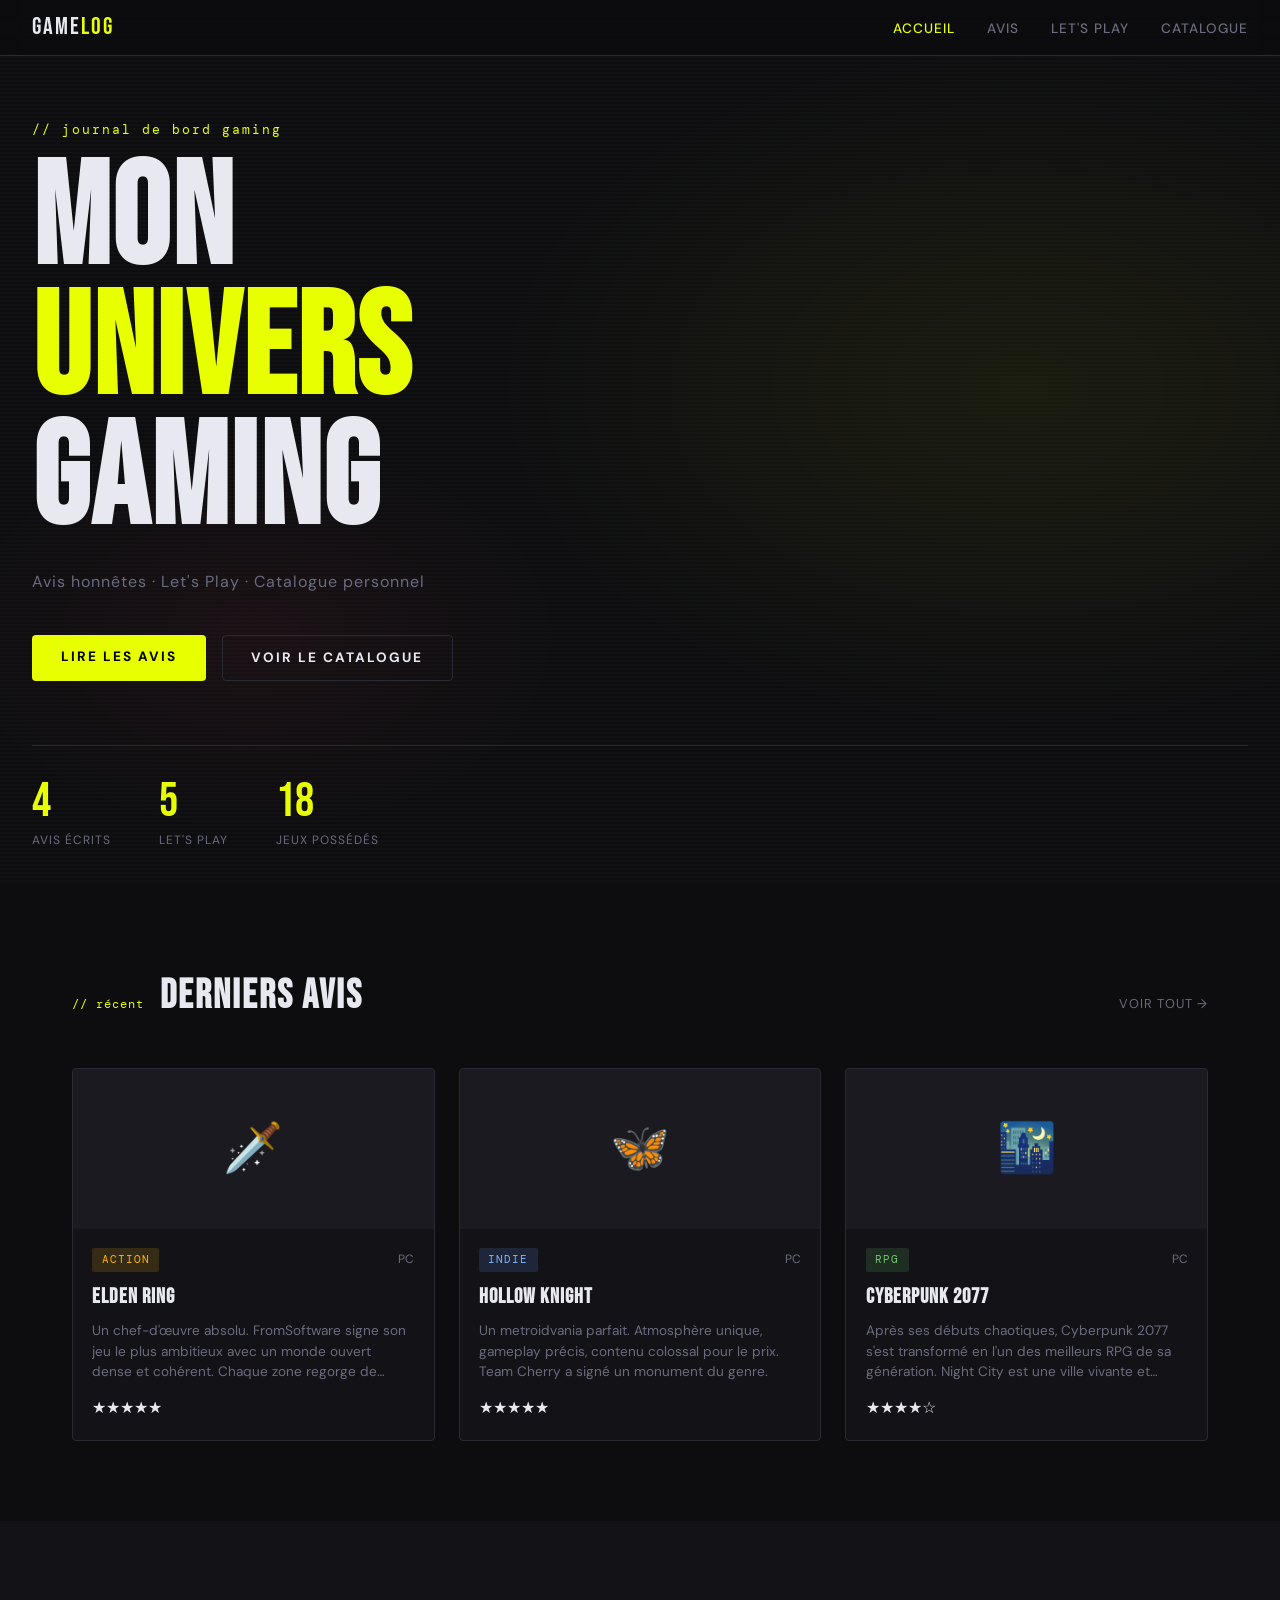
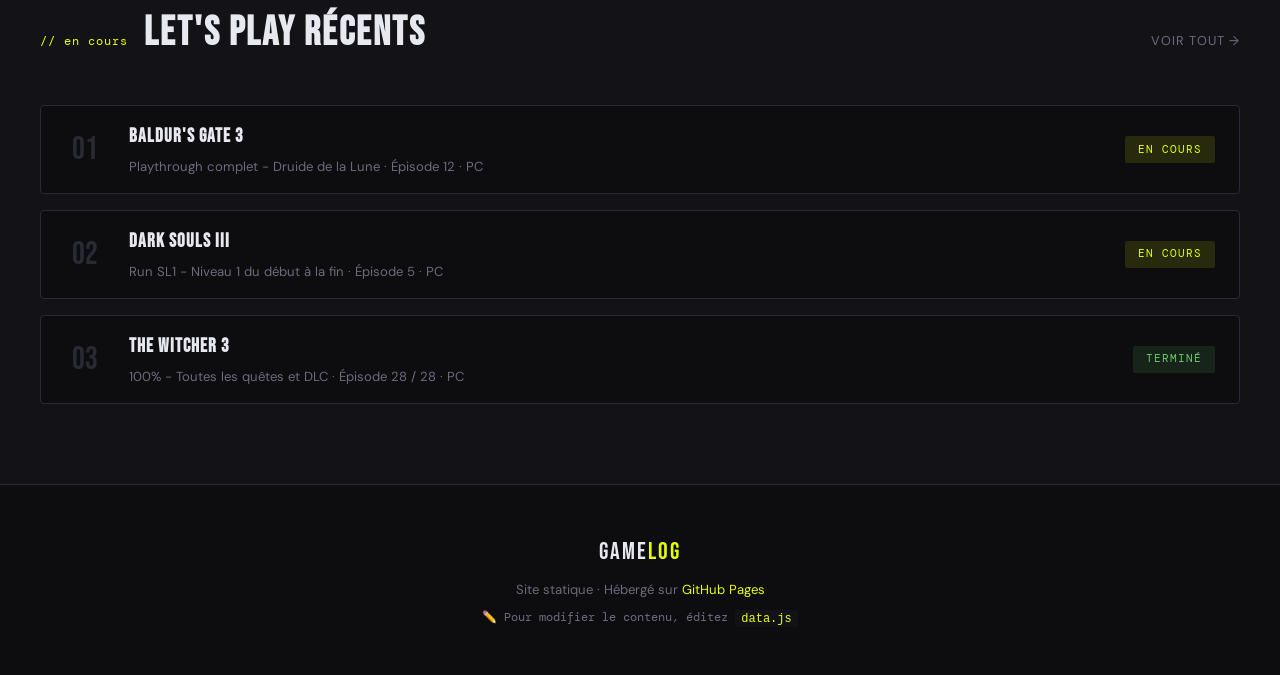
==== index.html @ a3b69e29 "Add files via upload" ====
<!DOCTYPE html>
<html lang="fr">
<head>
  <meta charset="UTF-8" />
  <meta name="viewport" content="width=device-width, initial-scale=1.0" />
  <title>GameLog — Mon univers gaming</title>
  <link rel="preconnect" href="https://fonts.googleapis.com" />
  <link href="https://fonts.googleapis.com/css2?family=Bebas+Neue&family=DM+Sans:wght@300;400;500;700&family=DM+Mono:wght@400;500&display=swap" rel="stylesheet" />
  <link rel="stylesheet" href="style.css" />
</head>
<body>

  <!-- NAV -->
  <nav class="navbar">
    <a href="index.html" class="logo">GAME<span>LOG</span></a>
    <ul class="nav-links">
      <li><a href="index.html" class="active">Accueil</a></li>
      <li><a href="avis.html">Avis</a></li>
      <li><a href="letsplay.html">Let's Play</a></li>
      <li><a href="catalogue.html">Catalogue</a></li>
    </ul>
    <button class="nav-toggle" onclick="toggleMenu()">☰</button>
  </nav>

  <!-- HERO -->
  <header class="hero">
    <div class="hero-bg">
      <div class="scanline"></div>
    </div>
    <div class="hero-content">
      <p class="hero-tag">// journal de bord gaming</p>
      <h1>MON<br><span class="accent">UNIVERS</span><br>GAMING</h1>
      <p class="hero-sub">Avis honnêtes · Let's Play · Catalogue personnel</p>
      <div class="hero-cta">
        <a href="avis.html" class="btn btn-primary">Lire les avis</a>
        <a href="catalogue.html" class="btn btn-ghost">Voir le catalogue</a>
      </div>
    </div>
    <div class="hero-stats">
      <div class="stat" id="stat-avis">
        <span class="stat-num" data-target="0">0</span>
        <span class="stat-label">Avis écrits</span>
      </div>
      <div class="stat" id="stat-lp">
        <span class="stat-num" data-target="0">0</span>
        <span class="stat-label">Let's Play</span>
      </div>
      <div class="stat" id="stat-jeux">
        <span class="stat-num" data-target="0">0</span>
        <span class="stat-label">Jeux possédés</span>
      </div>
    </div>
  </header>

  <!-- DERNIERS AVIS -->
  <section class="section">
    <div class="section-header">
      <span class="section-tag">// récent</span>
      <h2>Derniers avis</h2>
      <a href="avis.html" class="see-all">Voir tout →</a>
    </div>
    <div class="cards-grid" id="recent-avis">
      <!-- Injecté par data.js -->
    </div>
  </section>

  <!-- DERNIERS LET'S PLAY -->
  <section class="section section-dark">
    <div class="section-header">
      <span class="section-tag">// en cours</span>
      <h2>Let's Play récents</h2>
      <a href="letsplay.html" class="see-all">Voir tout →</a>
    </div>
    <div class="lp-list" id="recent-lp">
      <!-- Injecté par data.js -->
    </div>
  </section>

  <!-- FOOTER -->
  <footer class="footer">
    <p class="logo">GAME<span>LOG</span></p>
    <p>Site statique · Hébergé sur <a href="https://pages.github.com/" target="_blank">GitHub Pages</a></p>
    <p class="footer-edit">✏️ Pour modifier le contenu, éditez <code>data.js</code></p>
  </footer>

  <script src="data.js"></script>
  <script src="app.js"></script>
</body>
</html>
---- style.css ----
/* =====================
   VARIABLES & RESET
   ===================== */
:root {
  --bg: #0d0d0f;
  --bg2: #131317;
  --bg3: #1a1a20;
  --border: #2a2a35;
  --accent: #e8ff00;
  --accent2: #ff4d6d;
  --text: #e8e8f0;
  --text-muted: #6b6b80;
  --font-display: 'Bebas Neue', sans-serif;
  --font-body: 'DM Sans', sans-serif;
  --font-mono: 'DM Mono', monospace;
  --radius: 4px;
  --transition: 0.2s ease;
}

*, *::before, *::after { box-sizing: border-box; margin: 0; padding: 0; }

html { scroll-behavior: smooth; }

body {
  background: var(--bg);
  color: var(--text);
  font-family: var(--font-body);
  font-size: 16px;
  line-height: 1.6;
  min-height: 100vh;
}

a { color: inherit; text-decoration: none; }
ul { list-style: none; }
img { max-width: 100%; border-radius: var(--radius); }

/* =====================
   NAVBAR
   ===================== */
.navbar {
  position: sticky;
  top: 0;
  z-index: 100;
  display: flex;
  align-items: center;
  justify-content: space-between;
  padding: 0 2rem;
  height: 56px;
  background: rgba(13,13,15,0.92);
  backdrop-filter: blur(12px);
  border-bottom: 1px solid var(--border);
}

.logo {
  font-family: var(--font-display);
  font-size: 1.5rem;
  letter-spacing: 2px;
  color: var(--text);
}
.logo span { color: var(--accent); }

.nav-links {
  display: flex;
  gap: 2rem;
}
.nav-links a {
  font-size: 0.85rem;
  font-weight: 500;
  text-transform: uppercase;
  letter-spacing: 1px;
  color: var(--text-muted);
  transition: color var(--transition);
}
.nav-links a:hover,
.nav-links a.active { color: var(--accent); }

.nav-toggle {
  display: none;
  background: none;
  border: none;
  color: var(--text);
  font-size: 1.4rem;
  cursor: pointer;
}

/* =====================
   HERO
   ===================== */
.hero {
  position: relative;
  min-height: 90vh;
  display: flex;
  flex-direction: column;
  justify-content: center;
  padding: 4rem 2rem 2rem;
  overflow: hidden;
}

.hero-bg {
  position: absolute;
  inset: 0;
  background:
    radial-gradient(ellipse 60% 60% at 80% 40%, rgba(232,255,0,0.06) 0%, transparent 70%),
    radial-gradient(ellipse 40% 40% at 20% 70%, rgba(255,77,109,0.05) 0%, transparent 60%);
}

.scanline {
  position: absolute;
  inset: 0;
  background: repeating-linear-gradient(
    0deg,
    transparent,
    transparent 2px,
    rgba(255,255,255,0.015) 2px,
    rgba(255,255,255,0.015) 4px
  );
  pointer-events: none;
}

.hero-content { position: relative; max-width: 700px; }

.hero-tag {
  font-family: var(--font-mono);
  font-size: 0.8rem;
  color: var(--accent);
  margin-bottom: 1rem;
  letter-spacing: 2px;
}

.hero h1 {
  font-family: var(--font-display);
  font-size: clamp(4rem, 12vw, 9rem);
  line-height: 0.9;
  letter-spacing: 2px;
  margin-bottom: 1.5rem;
}

.accent { color: var(--accent); -webkit-text-stroke: 0; }

.hero-sub {
  font-size: 1rem;
  color: var(--text-muted);
  letter-spacing: 1px;
  margin-bottom: 2.5rem;
}

.hero-cta { display: flex; gap: 1rem; flex-wrap: wrap; }

.btn {
  display: inline-block;
  padding: 0.7rem 1.8rem;
  font-family: var(--font-body);
  font-size: 0.85rem;
  font-weight: 700;
  text-transform: uppercase;
  letter-spacing: 2px;
  border-radius: var(--radius);
  transition: all var(--transition);
  cursor: pointer;
  border: none;
}
.btn-primary {
  background: var(--accent);
  color: #000;
}
.btn-primary:hover { background: #fff; }

.btn-ghost {
  border: 1px solid var(--border);
  color: var(--text);
  background: transparent;
}
.btn-ghost:hover { border-color: var(--accent); color: var(--accent); }

.hero-stats {
  position: relative;
  display: flex;
  gap: 3rem;
  margin-top: 4rem;
  padding-top: 2rem;
  border-top: 1px solid var(--border);
}

.stat {}
.stat-num {
  display: block;
  font-family: var(--font-display);
  font-size: 3rem;
  color: var(--accent);
  line-height: 1;
}
.stat-label {
  font-size: 0.75rem;
  text-transform: uppercase;
  letter-spacing: 1px;
  color: var(--text-muted);
}

/* =====================
   SECTIONS
   ===================== */
.section {
  padding: 5rem 2rem;
  max-width: 1200px;
  margin: 0 auto;
}

.section-dark {
  max-width: 100%;
  background: var(--bg2);
  padding: 5rem 2rem;
}
.section-dark > * { max-width: 1200px; margin-left: auto; margin-right: auto; }

.section-header {
  display: flex;
  align-items: baseline;
  gap: 1rem;
  margin-bottom: 2.5rem;
  flex-wrap: wrap;
}
.section-tag {
  font-family: var(--font-mono);
  font-size: 0.75rem;
  color: var(--accent);
  letter-spacing: 1px;
}
.section-header h2 {
  font-family: var(--font-display);
  font-size: 2.5rem;
  letter-spacing: 2px;
  flex: 1;
}
.see-all {
  font-size: 0.8rem;
  color: var(--text-muted);
  text-transform: uppercase;
  letter-spacing: 1px;
  transition: color var(--transition);
}
.see-all:hover { color: var(--accent); }

/* =====================
   CARDS GRID
   ===================== */
.cards-grid {
  display: grid;
  grid-template-columns: repeat(auto-fill, minmax(300px, 1fr));
  gap: 1.5rem;
}

.card {
  background: var(--bg2);
  border: 1px solid var(--border);
  border-radius: var(--radius);
  overflow: hidden;
  transition: border-color var(--transition), transform var(--transition);
  cursor: pointer;
}
.card:hover { border-color: var(--accent); transform: translateY(-3px); }

.card-cover {
  width: 100%;
  height: 160px;
  object-fit: cover;
  background: var(--bg3);
  display: flex;
  align-items: center;
  justify-content: center;
  font-size: 3rem;
}
.card-cover-placeholder {
  width: 100%;
  height: 160px;
  background: var(--bg3);
  display: flex;
  align-items: center;
  justify-content: center;
  font-size: 3rem;
}

.card-body { padding: 1.2rem; }

.card-meta {
  display: flex;
  justify-content: space-between;
  align-items: center;
  margin-bottom: 0.5rem;
}

.tag {
  font-family: var(--font-mono);
  font-size: 0.7rem;
  padding: 0.2rem 0.6rem;
  border-radius: 2px;
  background: var(--bg3);
  color: var(--text-muted);
  text-transform: uppercase;
  letter-spacing: 1px;
}
.tag.rpg { background: rgba(100,200,100,0.15); color: #6dc76d; }
.tag.fps { background: rgba(255,77,109,0.15); color: var(--accent2); }
.tag.indie { background: rgba(100,150,255,0.15); color: #7eb4ff; }
.tag.action { background: rgba(255,180,0,0.15); color: #ffb400; }
.tag.aventure { background: rgba(180,100,255,0.15); color: #c87aff; }
.tag.strategie { background: rgba(0,200,200,0.15); color: #00c8c8; }
.tag.simulation { background: rgba(255,150,0,0.15); color: #ff9600; }
.tag.sport { background: rgba(0,200,100,0.15); color: #00c864; }
.tag.horreur { background: rgba(120,0,0,0.3); color: #ff6060; }
.tag.plateforme { background: rgba(200,100,0,0.15); color: #c87832; }

.card h3 {
  font-family: var(--font-display);
  font-size: 1.3rem;
  letter-spacing: 1px;
  margin-bottom: 0.5rem;
}
.card p {
  font-size: 0.85rem;
  color: var(--text-muted);
  line-height: 1.5;
  display: -webkit-box;
  -webkit-line-clamp: 3;
  -webkit-box-orient: vertical;
  overflow: hidden;
}

.note {
  display: flex;
  gap: 2px;
  margin-top: 0.8rem;
  font-size: 1rem;
}

/* =====================
   LET'S PLAY LIST
   ===================== */
.lp-list { display: flex; flex-direction: column; gap: 1rem; max-width: 1200px; margin: 0 auto; }

.lp-item {
  display: flex;
  gap: 1.5rem;
  align-items: center;
  padding: 1rem 1.5rem;
  background: var(--bg);
  border: 1px solid var(--border);
  border-radius: var(--radius);
  transition: border-color var(--transition);
}
.lp-item:hover { border-color: var(--accent); }

.lp-num {
  font-family: var(--font-display);
  font-size: 2rem;
  color: var(--border);
  min-width: 40px;
  text-align: center;
}

.lp-info { flex: 1; }
.lp-info h3 {
  font-family: var(--font-display);
  font-size: 1.2rem;
  letter-spacing: 1px;
  margin-bottom: 0.2rem;
}
.lp-info p { font-size: 0.82rem; color: var(--text-muted); }

.lp-status {
  font-family: var(--font-mono);
  font-size: 0.7rem;
  padding: 0.3rem 0.8rem;
  border-radius: 2px;
  text-transform: uppercase;
  letter-spacing: 1px;
  white-space: nowrap;
}
.lp-status.en-cours { background: rgba(232,255,0,0.12); color: var(--accent); }
.lp-status.termine { background: rgba(100,200,100,0.12); color: #6dc76d; }
.lp-status.en-pause { background: rgba(255,180,0,0.12); color: #ffb400; }
.lp-status.prevu { background: rgba(150,150,180,0.12); color: var(--text-muted); }

/* =====================
   PAGE AVIS / LP / CATALOGUE
   ===================== */
.page-hero {
  padding: 5rem 2rem 3rem;
  max-width: 1200px;
  margin: 0 auto;
  border-bottom: 1px solid var(--border);
  margin-bottom: 3rem;
}
.page-hero .hero-tag { display: block; margin-bottom: 0.5rem; }
.page-hero h1 {
  font-family: var(--font-display);
  font-size: clamp(3rem, 8vw, 6rem);
  letter-spacing: 3px;
  line-height: 0.95;
}
.page-hero p { color: var(--text-muted); margin-top: 1rem; max-width: 500px; }

.page-content {
  max-width: 1200px;
  margin: 0 auto;
  padding: 0 2rem 5rem;
}

/* FILTERS */
.filters {
  display: flex;
  gap: 0.5rem;
  flex-wrap: wrap;
  margin-bottom: 2.5rem;
}
.filter-btn {
  font-family: var(--font-mono);
  font-size: 0.75rem;
  padding: 0.4rem 1rem;
  border-radius: 2px;
  border: 1px solid var(--border);
  background: transparent;
  color: var(--text-muted);
  cursor: pointer;
  text-transform: uppercase;
  letter-spacing: 1px;
  transition: all var(--transition);
}
.filter-btn:hover,
.filter-btn.active { border-color: var(--accent); color: var(--accent); background: rgba(232,255,0,0.06); }

/* SEARCH */
.search-bar {
  display: flex;
  gap: 0.75rem;
  margin-bottom: 2rem;
}
.search-bar input {
  flex: 1;
  padding: 0.7rem 1rem;
  background: var(--bg2);
  border: 1px solid var(--border);
  border-radius: var(--radius);
  color: var(--text);
  font-family: var(--font-mono);
  font-size: 0.85rem;
  outline: none;
  transition: border-color var(--transition);
}
.search-bar input:focus { border-color: var(--accent); }
.search-bar input::placeholder { color: var(--text-muted); }

/* CATALOGUE TABLE */
.catalogue-table {
  width: 100%;
  border-collapse: collapse;
  font-size: 0.88rem;
}
.catalogue-table thead tr {
  border-bottom: 1px solid var(--border);
}
.catalogue-table th {
  font-family: var(--font-mono);
  font-size: 0.7rem;
  text-transform: uppercase;
  letter-spacing: 1px;
  color: var(--text-muted);
  padding: 0.75rem 1rem;
  text-align: left;
  cursor: pointer;
  user-select: none;
  white-space: nowrap;
}
.catalogue-table th:hover { color: var(--accent); }
.catalogue-table tbody tr {
  border-bottom: 1px solid var(--border);
  transition: background var(--transition);
}
.catalogue-table tbody tr:hover { background: var(--bg2); }
.catalogue-table td {
  padding: 0.85rem 1rem;
  vertical-align: middle;
}
.catalogue-table td:first-child {
  font-weight: 500;
  color: var(--text);
}

.status-badge {
  font-family: var(--font-mono);
  font-size: 0.65rem;
  padding: 0.2rem 0.6rem;
  border-radius: 2px;
  text-transform: uppercase;
  letter-spacing: 1px;
}
.status-badge.termine { background: rgba(100,200,100,0.12); color: #6dc76d; }
.status-badge.en-cours { background: rgba(232,255,0,0.1); color: var(--accent); }
.status-badge.backlog { background: rgba(150,150,180,0.1); color: var(--text-muted); }
.status-badge.abandonne { background: rgba(255,77,109,0.1); color: var(--accent2); }
.status-badge.platine { background: rgba(180,130,255,0.15); color: #c87aff; }

/* MODAL */
.modal-overlay {
  position: fixed;
  inset: 0;
  background: rgba(0,0,0,0.85);
  z-index: 200;
  display: flex;
  align-items: center;
  justify-content: center;
  padding: 1rem;
  opacity: 0;
  pointer-events: none;
  transition: opacity 0.2s;
}
.modal-overlay.open { opacity: 1; pointer-events: all; }

.modal {
  background: var(--bg2);
  border: 1px solid var(--border);
  border-radius: var(--radius);
  max-width: 650px;
  width: 100%;
  max-height: 90vh;
  overflow-y: auto;
  padding: 2.5rem;
  position: relative;
  transform: translateY(20px);
  transition: transform 0.2s;
}
.modal-overlay.open .modal { transform: translateY(0); }

.modal-close {
  position: absolute;
  top: 1.2rem;
  right: 1.2rem;
  background: none;
  border: none;
  color: var(--text-muted);
  font-size: 1.4rem;
  cursor: pointer;
  line-height: 1;
}
.modal-close:hover { color: var(--accent); }

.modal-tag { display: block; margin-bottom: 0.5rem; }
.modal h2 {
  font-family: var(--font-display);
  font-size: 2.2rem;
  letter-spacing: 2px;
  margin-bottom: 0.5rem;
}
.modal .modal-meta { font-size: 0.8rem; color: var(--text-muted); margin-bottom: 1.5rem; }
.modal .modal-body { line-height: 1.8; color: var(--text); white-space: pre-wrap; }
.modal .note { font-size: 1.2rem; margin-bottom: 1rem; }

/* =====================
   STATS SUMMARY BAR
   ===================== */
.summary-bar {
  display: flex;
  gap: 2rem;
  padding: 1.5rem 0;
  margin-bottom: 2rem;
  border-bottom: 1px solid var(--border);
  flex-wrap: wrap;
}
.summary-item {}
.summary-item .num {
  font-family: var(--font-display);
  font-size: 2rem;
  color: var(--accent);
  line-height: 1;
}
.summary-item .lbl {
  font-size: 0.75rem;
  color: var(--text-muted);
  text-transform: uppercase;
  letter-spacing: 1px;
}

/* =====================
   FOOTER
   ===================== */
.footer {
  text-align: center;
  padding: 3rem 1rem;
  border-top: 1px solid var(--border);
  font-size: 0.82rem;
  color: var(--text-muted);
  display: flex;
  flex-direction: column;
  gap: 0.5rem;
}
.footer .logo { font-family: var(--font-display); font-size: 1.5rem; color: var(--text); }
.footer a { color: var(--accent); }
.footer-edit { font-family: var(--font-mono); font-size: 0.75rem; }
.footer code { background: var(--bg2); padding: 0.1rem 0.4rem; border-radius: 2px; color: var(--accent); }

/* =====================
   RESPONSIVE
   ===================== */
@media (max-width: 768px) {
  .nav-links { display: none; flex-direction: column; position: absolute; top: 56px; left: 0; right: 0; background: var(--bg); padding: 1rem 2rem; border-bottom: 1px solid var(--border); }
  .nav-links.open { display: flex; }
  .nav-toggle { display: block; }
  .navbar { position: relative; }

  .hero-stats { gap: 1.5rem; flex-wrap: wrap; }
  .stat-num { font-size: 2rem; }

  .lp-item { flex-wrap: wrap; }
  .lp-num { display: none; }

  .catalogue-table { font-size: 0.78rem; }
  .catalogue-table th, .catalogue-table td { padding: 0.6rem 0.5rem; }
  .catalogue-table th:nth-child(4),
  .catalogue-table td:nth-child(4) { display: none; }

  .summary-bar { gap: 1rem; }
}

/* =====================
   ANIMATIONS
   ===================== */
@keyframes fadeUp {
  from { opacity: 0; transform: translateY(20px); }
  to { opacity: 1; transform: translateY(0); }
}

.hero-content, .hero-stats {
  animation: fadeUp 0.6s ease both;
}
.hero-stats { animation-delay: 0.15s; }

.card, .lp-item {
  animation: fadeUp 0.4s ease both;
}
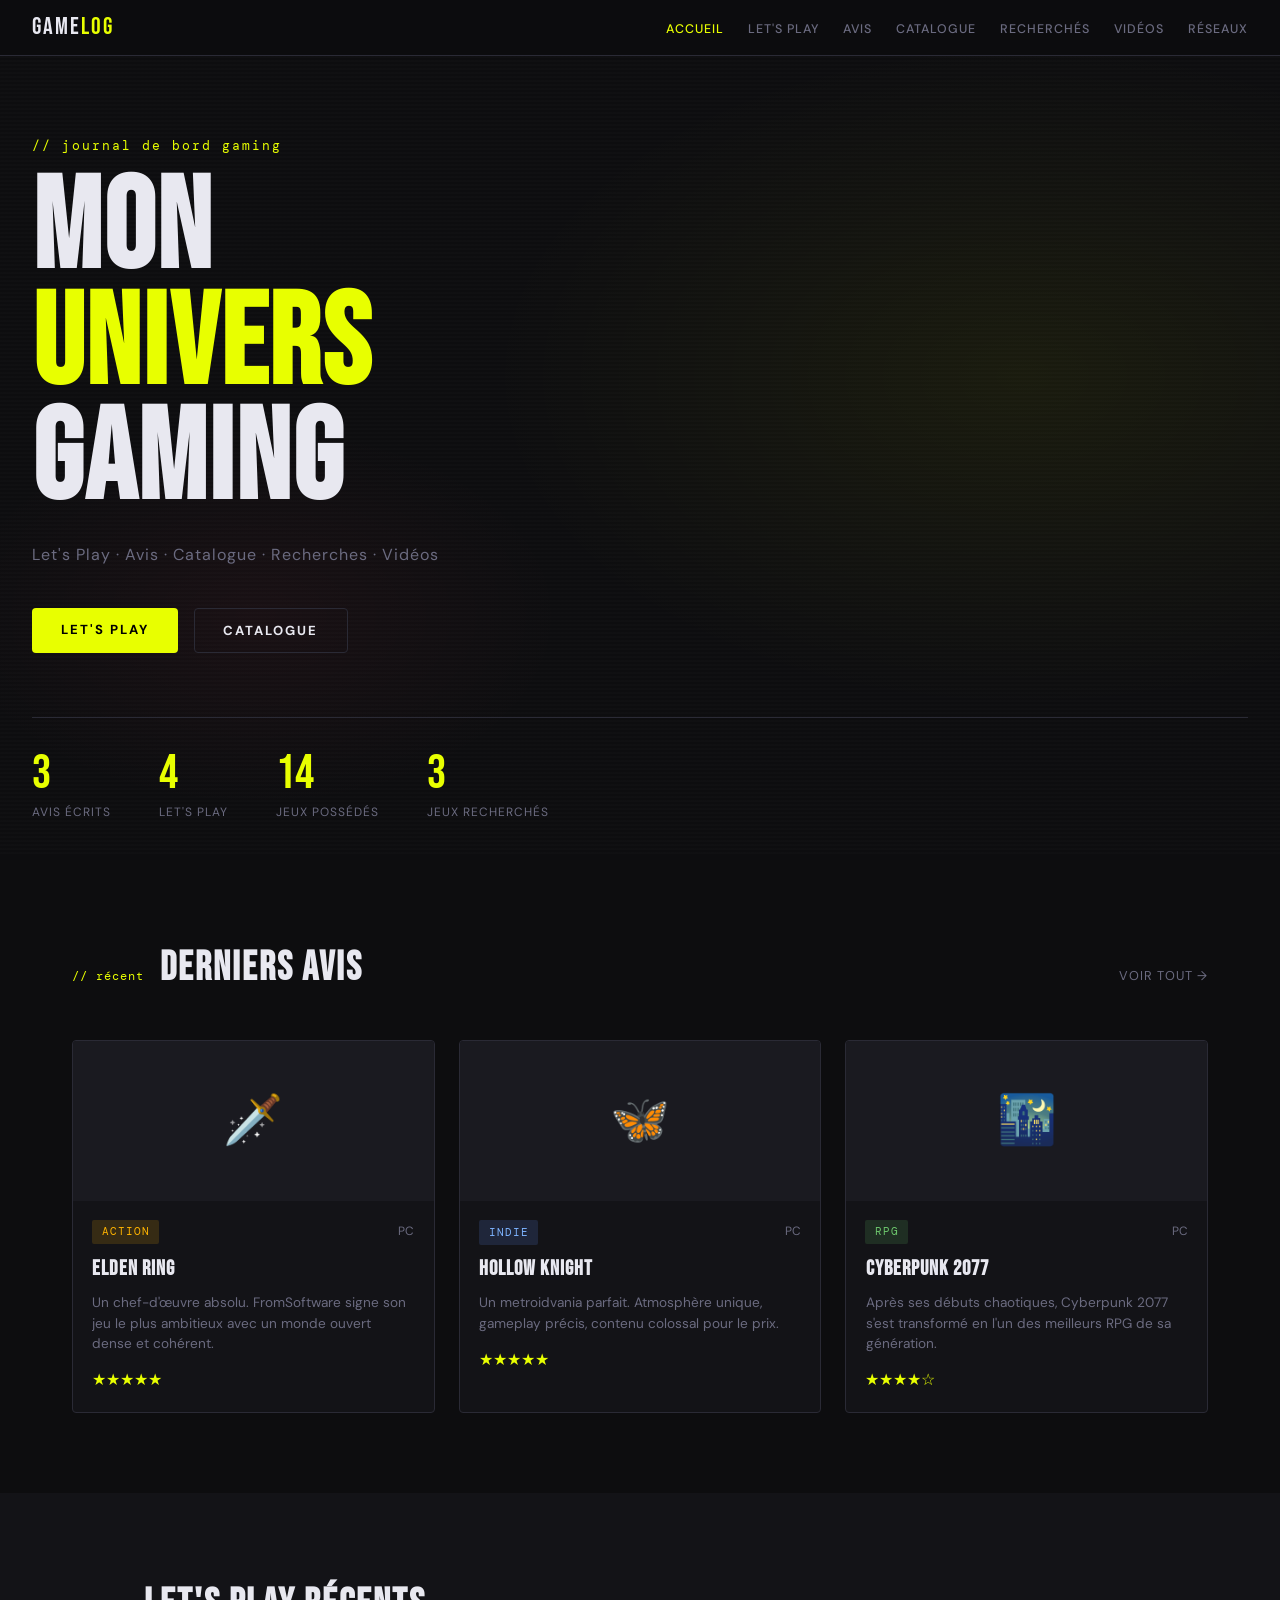
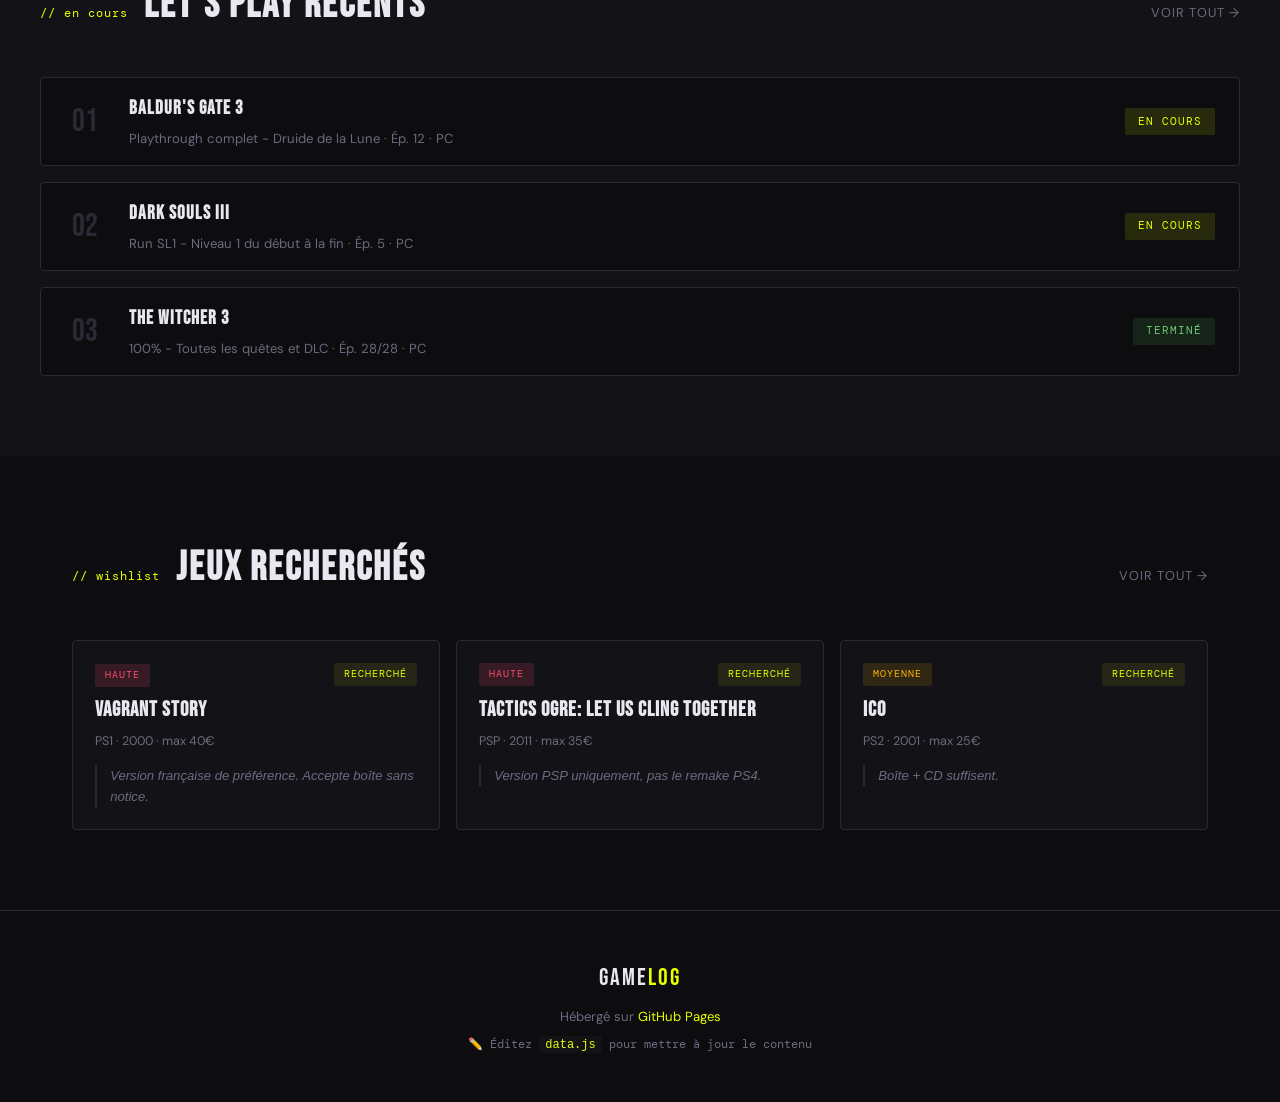
==== commit f0db3f4b: "Add files via upload" ====
--- a/index.html
+++ b/index.html
@@ -1,89 +1,70 @@
 <!DOCTYPE html>
 <html lang="fr">
 <head>
-  <meta charset="UTF-8" />
-  <meta name="viewport" content="width=device-width, initial-scale=1.0" />
+  <meta charset="UTF-8" /><meta name="viewport" content="width=device-width, initial-scale=1.0" />
   <title>GameLog — Mon univers gaming</title>
   <link rel="preconnect" href="https://fonts.googleapis.com" />
   <link href="https://fonts.googleapis.com/css2?family=Bebas+Neue&family=DM+Sans:wght@300;400;500;700&family=DM+Mono:wght@400;500&display=swap" rel="stylesheet" />
   <link rel="stylesheet" href="style.css" />
 </head>
-<body>
-
-  <!-- NAV -->
+<body data-page="accueil">
   <nav class="navbar">
     <a href="index.html" class="logo">GAME<span>LOG</span></a>
-    <ul class="nav-links">
+    <ul class="nav-links" id="nav-links">
       <li><a href="index.html" class="active">Accueil</a></li>
+      <li><a href="letsplay.html">Let's Play</a></li>
       <li><a href="avis.html">Avis</a></li>
-      <li><a href="letsplay.html">Let's Play</a></li>
       <li><a href="catalogue.html">Catalogue</a></li>
+      <li><a href="recherches.html">Recherchés</a></li>
+      <li><a href="videos.html">Vidéos</a></li>
+      <li><a href="reseaux.html">Réseaux</a></li>
     </ul>
     <button class="nav-toggle" onclick="toggleMenu()">☰</button>
   </nav>
-
-  <!-- HERO -->
   <header class="hero">
-    <div class="hero-bg">
-      <div class="scanline"></div>
-    </div>
+    <div class="hero-bg"><div class="scanline"></div></div>
     <div class="hero-content">
       <p class="hero-tag">// journal de bord gaming</p>
       <h1>MON<br><span class="accent">UNIVERS</span><br>GAMING</h1>
-      <p class="hero-sub">Avis honnêtes · Let's Play · Catalogue personnel</p>
+      <p class="hero-sub">Let's Play · Avis · Catalogue · Recherches · Vidéos</p>
       <div class="hero-cta">
-        <a href="avis.html" class="btn btn-primary">Lire les avis</a>
-        <a href="catalogue.html" class="btn btn-ghost">Voir le catalogue</a>
+        <a href="letsplay.html" class="btn btn-primary">Let's Play</a>
+        <a href="catalogue.html" class="btn btn-ghost">Catalogue</a>
       </div>
     </div>
     <div class="hero-stats">
-      <div class="stat" id="stat-avis">
-        <span class="stat-num" data-target="0">0</span>
-        <span class="stat-label">Avis écrits</span>
-      </div>
-      <div class="stat" id="stat-lp">
-        <span class="stat-num" data-target="0">0</span>
-        <span class="stat-label">Let's Play</span>
-      </div>
-      <div class="stat" id="stat-jeux">
-        <span class="stat-num" data-target="0">0</span>
-        <span class="stat-label">Jeux possédés</span>
-      </div>
+      <div class="stat"><span class="stat-num" id="cnt-avis">0</span><span class="stat-label">Avis écrits</span></div>
+      <div class="stat"><span class="stat-num" id="cnt-lp">0</span><span class="stat-label">Let's Play</span></div>
+      <div class="stat"><span class="stat-num" id="cnt-jeux">0</span><span class="stat-label">Jeux possédés</span></div>
+      <div class="stat"><span class="stat-num" id="cnt-rech">0</span><span class="stat-label">Jeux recherchés</span></div>
     </div>
   </header>
-
-  <!-- DERNIERS AVIS -->
   <section class="section">
     <div class="section-header">
-      <span class="section-tag">// récent</span>
-      <h2>Derniers avis</h2>
+      <span class="section-tag">// récent</span><h2>Derniers avis</h2>
       <a href="avis.html" class="see-all">Voir tout →</a>
     </div>
-    <div class="cards-grid" id="recent-avis">
-      <!-- Injecté par data.js -->
-    </div>
+    <div class="cards-grid" id="recent-avis"></div>
   </section>
-
-  <!-- DERNIERS LET'S PLAY -->
-  <section class="section section-dark">
-    <div class="section-header">
-      <span class="section-tag">// en cours</span>
-      <h2>Let's Play récents</h2>
+  <section class="section-dark">
+    <div class="section-header" style="max-width:1200px;margin:0 auto 2.5rem">
+      <span class="section-tag">// en cours</span><h2>Let's Play récents</h2>
       <a href="letsplay.html" class="see-all">Voir tout →</a>
     </div>
-    <div class="lp-list" id="recent-lp">
-      <!-- Injecté par data.js -->
+    <div class="lp-list" id="recent-lp" style="max-width:1200px;margin:0 auto"></div>
+  </section>
+  <section class="section">
+    <div class="section-header">
+      <span class="section-tag">// wishlist</span><h2>Jeux recherchés</h2>
+      <a href="recherches.html" class="see-all">Voir tout →</a>
     </div>
+    <div class="recherches-grid" id="recent-rech"></div>
   </section>
-
-  <!-- FOOTER -->
   <footer class="footer">
     <p class="logo">GAME<span>LOG</span></p>
-    <p>Site statique · Hébergé sur <a href="https://pages.github.com/" target="_blank">GitHub Pages</a></p>
-    <p class="footer-edit">✏️ Pour modifier le contenu, éditez <code>data.js</code></p>
+    <p>Hébergé sur <a href="https://pages.github.com/" target="_blank">GitHub Pages</a></p>
+    <p class="footer-edit">✏️ Éditez <code>data.js</code> pour mettre à jour le contenu</p>
   </footer>
-
-  <script src="data.js"></script>
-  <script src="app.js"></script>
+  <script src="data.js"></script><script src="app.js"></script>
 </body>
 </html>
--- a/style.css
+++ b/style.css
@@ -16,288 +16,60 @@
   --radius: 4px;
   --transition: 0.2s ease;
 }
-
 *, *::before, *::after { box-sizing: border-box; margin: 0; padding: 0; }
-
 html { scroll-behavior: smooth; }
-
-body {
-  background: var(--bg);
-  color: var(--text);
-  font-family: var(--font-body);
-  font-size: 16px;
-  line-height: 1.6;
-  min-height: 100vh;
-}
-
+body { background: var(--bg); color: var(--text); font-family: var(--font-body); font-size: 16px; line-height: 1.6; min-height: 100vh; }
 a { color: inherit; text-decoration: none; }
 ul { list-style: none; }
 img { max-width: 100%; border-radius: var(--radius); }
 
-/* =====================
-   NAVBAR
-   ===================== */
+/* ── NAVBAR ── */
 .navbar {
-  position: sticky;
-  top: 0;
-  z-index: 100;
-  display: flex;
-  align-items: center;
-  justify-content: space-between;
-  padding: 0 2rem;
-  height: 56px;
-  background: rgba(13,13,15,0.92);
-  backdrop-filter: blur(12px);
+  position: sticky; top: 0; z-index: 100;
+  display: flex; align-items: center; justify-content: space-between;
+  padding: 0 2rem; height: 56px;
+  background: rgba(13,13,15,0.95); backdrop-filter: blur(12px);
   border-bottom: 1px solid var(--border);
-}
-
-.logo {
-  font-family: var(--font-display);
-  font-size: 1.5rem;
-  letter-spacing: 2px;
-  color: var(--text);
-}
+  gap: 1rem;
+}
+.logo { font-family: var(--font-display); font-size: 1.5rem; letter-spacing: 2px; color: var(--text); white-space: nowrap; }
 .logo span { color: var(--accent); }
-
-.nav-links {
-  display: flex;
-  gap: 2rem;
-}
-.nav-links a {
-  font-size: 0.85rem;
-  font-weight: 500;
-  text-transform: uppercase;
-  letter-spacing: 1px;
-  color: var(--text-muted);
-  transition: color var(--transition);
-}
-.nav-links a:hover,
-.nav-links a.active { color: var(--accent); }
-
-.nav-toggle {
-  display: none;
-  background: none;
-  border: none;
-  color: var(--text);
-  font-size: 1.4rem;
-  cursor: pointer;
-}
-
-/* =====================
-   HERO
-   ===================== */
-.hero {
-  position: relative;
-  min-height: 90vh;
-  display: flex;
-  flex-direction: column;
-  justify-content: center;
-  padding: 4rem 2rem 2rem;
-  overflow: hidden;
-}
-
-.hero-bg {
-  position: absolute;
-  inset: 0;
-  background:
-    radial-gradient(ellipse 60% 60% at 80% 40%, rgba(232,255,0,0.06) 0%, transparent 70%),
-    radial-gradient(ellipse 40% 40% at 20% 70%, rgba(255,77,109,0.05) 0%, transparent 60%);
-}
-
-.scanline {
-  position: absolute;
-  inset: 0;
-  background: repeating-linear-gradient(
-    0deg,
-    transparent,
-    transparent 2px,
-    rgba(255,255,255,0.015) 2px,
-    rgba(255,255,255,0.015) 4px
-  );
-  pointer-events: none;
-}
-
+.nav-links { display: flex; gap: 1.5rem; flex-wrap: nowrap; }
+.nav-links a { font-size: 0.78rem; font-weight: 500; text-transform: uppercase; letter-spacing: 1px; color: var(--text-muted); transition: color var(--transition); white-space: nowrap; }
+.nav-links a:hover, .nav-links a.active { color: var(--accent); }
+.nav-toggle { display: none; background: none; border: none; color: var(--text); font-size: 1.4rem; cursor: pointer; }
+
+/* ── HERO ── */
+.hero { position: relative; min-height: 88vh; display: flex; flex-direction: column; justify-content: center; padding: 5rem 2rem 2rem; overflow: hidden; }
+.hero-bg { position: absolute; inset: 0; background: radial-gradient(ellipse 60% 60% at 80% 40%, rgba(232,255,0,0.06) 0%, transparent 70%), radial-gradient(ellipse 40% 40% at 20% 70%, rgba(255,77,109,0.05) 0%, transparent 60%); }
+.scanline { position: absolute; inset: 0; background: repeating-linear-gradient(0deg, transparent, transparent 2px, rgba(255,255,255,0.012) 2px, rgba(255,255,255,0.012) 4px); pointer-events: none; }
 .hero-content { position: relative; max-width: 700px; }
-
-.hero-tag {
-  font-family: var(--font-mono);
-  font-size: 0.8rem;
-  color: var(--accent);
-  margin-bottom: 1rem;
-  letter-spacing: 2px;
-}
-
-.hero h1 {
-  font-family: var(--font-display);
-  font-size: clamp(4rem, 12vw, 9rem);
-  line-height: 0.9;
-  letter-spacing: 2px;
-  margin-bottom: 1.5rem;
-}
-
-.accent { color: var(--accent); -webkit-text-stroke: 0; }
-
-.hero-sub {
-  font-size: 1rem;
-  color: var(--text-muted);
-  letter-spacing: 1px;
-  margin-bottom: 2.5rem;
-}
-
+.hero-tag { font-family: var(--font-mono); font-size: 0.8rem; color: var(--accent); margin-bottom: 1rem; letter-spacing: 2px; }
+.hero h1 { font-family: var(--font-display); font-size: clamp(3.5rem, 10vw, 8rem); line-height: 0.9; letter-spacing: 2px; margin-bottom: 1.5rem; }
+.accent { color: var(--accent); }
+.hero-sub { font-size: 1rem; color: var(--text-muted); letter-spacing: 1px; margin-bottom: 2.5rem; }
 .hero-cta { display: flex; gap: 1rem; flex-wrap: wrap; }
-
-.btn {
-  display: inline-block;
-  padding: 0.7rem 1.8rem;
-  font-family: var(--font-body);
-  font-size: 0.85rem;
-  font-weight: 700;
-  text-transform: uppercase;
-  letter-spacing: 2px;
-  border-radius: var(--radius);
-  transition: all var(--transition);
-  cursor: pointer;
-  border: none;
-}
-.btn-primary {
-  background: var(--accent);
-  color: #000;
-}
+.btn { display: inline-block; padding: 0.7rem 1.8rem; font-family: var(--font-body); font-size: 0.82rem; font-weight: 700; text-transform: uppercase; letter-spacing: 2px; border-radius: var(--radius); transition: all var(--transition); cursor: pointer; border: none; }
+.btn-primary { background: var(--accent); color: #000; }
 .btn-primary:hover { background: #fff; }
-
-.btn-ghost {
-  border: 1px solid var(--border);
-  color: var(--text);
-  background: transparent;
-}
+.btn-ghost { border: 1px solid var(--border); color: var(--text); background: transparent; }
 .btn-ghost:hover { border-color: var(--accent); color: var(--accent); }
-
-.hero-stats {
-  position: relative;
-  display: flex;
-  gap: 3rem;
-  margin-top: 4rem;
-  padding-top: 2rem;
-  border-top: 1px solid var(--border);
-}
-
-.stat {}
-.stat-num {
-  display: block;
-  font-family: var(--font-display);
-  font-size: 3rem;
-  color: var(--accent);
-  line-height: 1;
-}
-.stat-label {
-  font-size: 0.75rem;
-  text-transform: uppercase;
-  letter-spacing: 1px;
-  color: var(--text-muted);
-}
-
-/* =====================
-   SECTIONS
-   ===================== */
-.section {
-  padding: 5rem 2rem;
-  max-width: 1200px;
-  margin: 0 auto;
-}
-
-.section-dark {
-  max-width: 100%;
-  background: var(--bg2);
-  padding: 5rem 2rem;
-}
+.hero-stats { position: relative; display: flex; gap: 3rem; margin-top: 4rem; padding-top: 2rem; border-top: 1px solid var(--border); flex-wrap: wrap; }
+.stat-num { display: block; font-family: var(--font-display); font-size: 3rem; color: var(--accent); line-height: 1; }
+.stat-label { font-size: 0.75rem; text-transform: uppercase; letter-spacing: 1px; color: var(--text-muted); }
+
+/* ── SECTIONS ── */
+.section { padding: 5rem 2rem; max-width: 1200px; margin: 0 auto; }
+.section-dark { max-width: 100%; background: var(--bg2); padding: 5rem 2rem; }
 .section-dark > * { max-width: 1200px; margin-left: auto; margin-right: auto; }
-
-.section-header {
-  display: flex;
-  align-items: baseline;
-  gap: 1rem;
-  margin-bottom: 2.5rem;
-  flex-wrap: wrap;
-}
-.section-tag {
-  font-family: var(--font-mono);
-  font-size: 0.75rem;
-  color: var(--accent);
-  letter-spacing: 1px;
-}
-.section-header h2 {
-  font-family: var(--font-display);
-  font-size: 2.5rem;
-  letter-spacing: 2px;
-  flex: 1;
-}
-.see-all {
-  font-size: 0.8rem;
-  color: var(--text-muted);
-  text-transform: uppercase;
-  letter-spacing: 1px;
-  transition: color var(--transition);
-}
+.section-header { display: flex; align-items: baseline; gap: 1rem; margin-bottom: 2.5rem; flex-wrap: wrap; }
+.section-tag { font-family: var(--font-mono); font-size: 0.75rem; color: var(--accent); letter-spacing: 1px; }
+.section-header h2 { font-family: var(--font-display); font-size: 2.5rem; letter-spacing: 2px; flex: 1; }
+.see-all { font-size: 0.8rem; color: var(--text-muted); text-transform: uppercase; letter-spacing: 1px; transition: color var(--transition); }
 .see-all:hover { color: var(--accent); }
 
-/* =====================
-   CARDS GRID
-   ===================== */
-.cards-grid {
-  display: grid;
-  grid-template-columns: repeat(auto-fill, minmax(300px, 1fr));
-  gap: 1.5rem;
-}
-
-.card {
-  background: var(--bg2);
-  border: 1px solid var(--border);
-  border-radius: var(--radius);
-  overflow: hidden;
-  transition: border-color var(--transition), transform var(--transition);
-  cursor: pointer;
-}
-.card:hover { border-color: var(--accent); transform: translateY(-3px); }
-
-.card-cover {
-  width: 100%;
-  height: 160px;
-  object-fit: cover;
-  background: var(--bg3);
-  display: flex;
-  align-items: center;
-  justify-content: center;
-  font-size: 3rem;
-}
-.card-cover-placeholder {
-  width: 100%;
-  height: 160px;
-  background: var(--bg3);
-  display: flex;
-  align-items: center;
-  justify-content: center;
-  font-size: 3rem;
-}
-
-.card-body { padding: 1.2rem; }
-
-.card-meta {
-  display: flex;
-  justify-content: space-between;
-  align-items: center;
-  margin-bottom: 0.5rem;
-}
-
-.tag {
-  font-family: var(--font-mono);
-  font-size: 0.7rem;
-  padding: 0.2rem 0.6rem;
-  border-radius: 2px;
-  background: var(--bg3);
-  color: var(--text-muted);
-  text-transform: uppercase;
-  letter-spacing: 1px;
-}
+/* ── TAGS GENRE ── */
+.tag { font-family: var(--font-mono); font-size: 0.7rem; padding: 0.2rem 0.6rem; border-radius: 2px; background: var(--bg3); color: var(--text-muted); text-transform: uppercase; letter-spacing: 1px; }
 .tag.rpg { background: rgba(100,200,100,0.15); color: #6dc76d; }
 .tag.fps { background: rgba(255,77,109,0.15); color: var(--accent2); }
 .tag.indie { background: rgba(100,150,255,0.15); color: #7eb4ff; }
@@ -309,330 +81,157 @@
 .tag.horreur { background: rgba(120,0,0,0.3); color: #ff6060; }
 .tag.plateforme { background: rgba(200,100,0,0.15); color: #c87832; }
 
-.card h3 {
-  font-family: var(--font-display);
-  font-size: 1.3rem;
-  letter-spacing: 1px;
-  margin-bottom: 0.5rem;
-}
-.card p {
-  font-size: 0.85rem;
-  color: var(--text-muted);
-  line-height: 1.5;
-  display: -webkit-box;
-  -webkit-line-clamp: 3;
-  -webkit-box-orient: vertical;
-  overflow: hidden;
-}
-
-.note {
-  display: flex;
-  gap: 2px;
-  margin-top: 0.8rem;
-  font-size: 1rem;
-}
-
-/* =====================
-   LET'S PLAY LIST
-   ===================== */
-.lp-list { display: flex; flex-direction: column; gap: 1rem; max-width: 1200px; margin: 0 auto; }
-
-.lp-item {
-  display: flex;
-  gap: 1.5rem;
-  align-items: center;
-  padding: 1rem 1.5rem;
-  background: var(--bg);
-  border: 1px solid var(--border);
-  border-radius: var(--radius);
-  transition: border-color var(--transition);
-}
+/* ── CARDS GRID ── */
+.cards-grid { display: grid; grid-template-columns: repeat(auto-fill, minmax(300px, 1fr)); gap: 1.5rem; }
+.card { background: var(--bg2); border: 1px solid var(--border); border-radius: var(--radius); overflow: hidden; transition: border-color var(--transition), transform var(--transition); cursor: pointer; }
+.card:hover { border-color: var(--accent); transform: translateY(-3px); }
+.card-cover { width: 100%; height: 160px; object-fit: cover; }
+.card-cover-placeholder { width: 100%; height: 160px; background: var(--bg3); display: flex; align-items: center; justify-content: center; font-size: 3rem; }
+.card-body { padding: 1.2rem; }
+.card-meta { display: flex; justify-content: space-between; align-items: center; margin-bottom: 0.5rem; }
+.card h3 { font-family: var(--font-display); font-size: 1.3rem; letter-spacing: 1px; margin-bottom: 0.5rem; }
+.card p { font-size: 0.85rem; color: var(--text-muted); line-height: 1.5; display: -webkit-box; -webkit-line-clamp: 3; -webkit-box-orient: vertical; overflow: hidden; }
+.note { display: flex; gap: 2px; margin-top: 0.8rem; font-size: 1rem; color: var(--accent); }
+
+/* ── LP LIST ── */
+.lp-list { display: flex; flex-direction: column; gap: 1rem; }
+.lp-item { display: flex; gap: 1.5rem; align-items: center; padding: 1rem 1.5rem; background: var(--bg); border: 1px solid var(--border); border-radius: var(--radius); transition: border-color var(--transition); }
 .lp-item:hover { border-color: var(--accent); }
-
-.lp-num {
-  font-family: var(--font-display);
-  font-size: 2rem;
-  color: var(--border);
-  min-width: 40px;
-  text-align: center;
-}
-
+.lp-num { font-family: var(--font-display); font-size: 2rem; color: var(--border); min-width: 40px; text-align: center; }
 .lp-info { flex: 1; }
-.lp-info h3 {
-  font-family: var(--font-display);
-  font-size: 1.2rem;
-  letter-spacing: 1px;
-  margin-bottom: 0.2rem;
-}
+.lp-info h3 { font-family: var(--font-display); font-size: 1.2rem; letter-spacing: 1px; margin-bottom: 0.2rem; }
 .lp-info p { font-size: 0.82rem; color: var(--text-muted); }
-
-.lp-status {
-  font-family: var(--font-mono);
-  font-size: 0.7rem;
-  padding: 0.3rem 0.8rem;
-  border-radius: 2px;
-  text-transform: uppercase;
-  letter-spacing: 1px;
-  white-space: nowrap;
-}
+.lp-status { font-family: var(--font-mono); font-size: 0.7rem; padding: 0.3rem 0.8rem; border-radius: 2px; text-transform: uppercase; letter-spacing: 1px; white-space: nowrap; }
 .lp-status.en-cours { background: rgba(232,255,0,0.12); color: var(--accent); }
 .lp-status.termine { background: rgba(100,200,100,0.12); color: #6dc76d; }
 .lp-status.en-pause { background: rgba(255,180,0,0.12); color: #ffb400; }
 .lp-status.prevu { background: rgba(150,150,180,0.12); color: var(--text-muted); }
 
-/* =====================
-   PAGE AVIS / LP / CATALOGUE
-   ===================== */
-.page-hero {
-  padding: 5rem 2rem 3rem;
-  max-width: 1200px;
-  margin: 0 auto;
-  border-bottom: 1px solid var(--border);
-  margin-bottom: 3rem;
-}
+/* ── PAGE LAYOUT ── */
+.page-hero { padding: 5rem 2rem 3rem; max-width: 1200px; margin: 0 auto; border-bottom: 1px solid var(--border); margin-bottom: 3rem; }
 .page-hero .hero-tag { display: block; margin-bottom: 0.5rem; }
-.page-hero h1 {
-  font-family: var(--font-display);
-  font-size: clamp(3rem, 8vw, 6rem);
-  letter-spacing: 3px;
-  line-height: 0.95;
-}
+.page-hero h1 { font-family: var(--font-display); font-size: clamp(2.5rem, 7vw, 5.5rem); letter-spacing: 3px; line-height: 0.95; }
 .page-hero p { color: var(--text-muted); margin-top: 1rem; max-width: 500px; }
-
-.page-content {
-  max-width: 1200px;
-  margin: 0 auto;
-  padding: 0 2rem 5rem;
-}
-
-/* FILTERS */
-.filters {
-  display: flex;
-  gap: 0.5rem;
-  flex-wrap: wrap;
-  margin-bottom: 2.5rem;
-}
-.filter-btn {
-  font-family: var(--font-mono);
-  font-size: 0.75rem;
-  padding: 0.4rem 1rem;
-  border-radius: 2px;
-  border: 1px solid var(--border);
-  background: transparent;
-  color: var(--text-muted);
-  cursor: pointer;
-  text-transform: uppercase;
-  letter-spacing: 1px;
-  transition: all var(--transition);
-}
-.filter-btn:hover,
-.filter-btn.active { border-color: var(--accent); color: var(--accent); background: rgba(232,255,0,0.06); }
-
-/* SEARCH */
-.search-bar {
-  display: flex;
-  gap: 0.75rem;
-  margin-bottom: 2rem;
-}
-.search-bar input {
-  flex: 1;
-  padding: 0.7rem 1rem;
-  background: var(--bg2);
-  border: 1px solid var(--border);
-  border-radius: var(--radius);
-  color: var(--text);
-  font-family: var(--font-mono);
-  font-size: 0.85rem;
-  outline: none;
-  transition: border-color var(--transition);
-}
+.page-content { max-width: 1200px; margin: 0 auto; padding: 0 2rem 5rem; }
+
+/* ── FILTERS ── */
+.filters { display: flex; gap: 0.5rem; flex-wrap: wrap; margin-bottom: 2.5rem; }
+.filter-btn { font-family: var(--font-mono); font-size: 0.75rem; padding: 0.4rem 1rem; border-radius: 2px; border: 1px solid var(--border); background: transparent; color: var(--text-muted); cursor: pointer; text-transform: uppercase; letter-spacing: 1px; transition: all var(--transition); }
+.filter-btn:hover, .filter-btn.active { border-color: var(--accent); color: var(--accent); background: rgba(232,255,0,0.06); }
+
+/* ── SEARCH ── */
+.search-bar { display: flex; gap: 0.75rem; margin-bottom: 2rem; }
+.search-bar input { flex: 1; padding: 0.7rem 1rem; background: var(--bg2); border: 1px solid var(--border); border-radius: var(--radius); color: var(--text); font-family: var(--font-mono); font-size: 0.85rem; outline: none; transition: border-color var(--transition); }
 .search-bar input:focus { border-color: var(--accent); }
 .search-bar input::placeholder { color: var(--text-muted); }
 
-/* CATALOGUE TABLE */
-.catalogue-table {
-  width: 100%;
-  border-collapse: collapse;
-  font-size: 0.88rem;
-}
-.catalogue-table thead tr {
-  border-bottom: 1px solid var(--border);
-}
-.catalogue-table th {
-  font-family: var(--font-mono);
-  font-size: 0.7rem;
-  text-transform: uppercase;
-  letter-spacing: 1px;
-  color: var(--text-muted);
-  padding: 0.75rem 1rem;
-  text-align: left;
-  cursor: pointer;
-  user-select: none;
-  white-space: nowrap;
-}
+/* ── CATALOGUE TABLE ── */
+.catalogue-table { width: 100%; border-collapse: collapse; font-size: 0.88rem; }
+.catalogue-table thead tr { border-bottom: 1px solid var(--border); }
+.catalogue-table th { font-family: var(--font-mono); font-size: 0.7rem; text-transform: uppercase; letter-spacing: 1px; color: var(--text-muted); padding: 0.75rem 1rem; text-align: left; cursor: pointer; user-select: none; white-space: nowrap; }
 .catalogue-table th:hover { color: var(--accent); }
-.catalogue-table tbody tr {
-  border-bottom: 1px solid var(--border);
-  transition: background var(--transition);
-}
+.catalogue-table tbody tr { border-bottom: 1px solid var(--border); transition: background var(--transition); }
 .catalogue-table tbody tr:hover { background: var(--bg2); }
-.catalogue-table td {
-  padding: 0.85rem 1rem;
-  vertical-align: middle;
-}
-.catalogue-table td:first-child {
-  font-weight: 500;
-  color: var(--text);
-}
-
-.status-badge {
-  font-family: var(--font-mono);
-  font-size: 0.65rem;
-  padding: 0.2rem 0.6rem;
-  border-radius: 2px;
-  text-transform: uppercase;
-  letter-spacing: 1px;
-}
+.catalogue-table td { padding: 0.85rem 1rem; vertical-align: middle; }
+.status-badge { font-family: var(--font-mono); font-size: 0.65rem; padding: 0.2rem 0.6rem; border-radius: 2px; text-transform: uppercase; letter-spacing: 1px; }
 .status-badge.termine { background: rgba(100,200,100,0.12); color: #6dc76d; }
 .status-badge.en-cours { background: rgba(232,255,0,0.1); color: var(--accent); }
 .status-badge.backlog { background: rgba(150,150,180,0.1); color: var(--text-muted); }
 .status-badge.abandonne { background: rgba(255,77,109,0.1); color: var(--accent2); }
 .status-badge.platine { background: rgba(180,130,255,0.15); color: #c87aff; }
 
-/* MODAL */
-.modal-overlay {
-  position: fixed;
-  inset: 0;
-  background: rgba(0,0,0,0.85);
-  z-index: 200;
-  display: flex;
-  align-items: center;
-  justify-content: center;
-  padding: 1rem;
-  opacity: 0;
-  pointer-events: none;
-  transition: opacity 0.2s;
-}
+/* ── RECHERCHES ── */
+.recherches-grid { display: grid; grid-template-columns: repeat(auto-fill, minmax(280px, 1fr)); gap: 1rem; }
+.recherche-card { background: var(--bg2); border: 1px solid var(--border); border-radius: var(--radius); padding: 1.4rem; transition: border-color var(--transition); }
+.recherche-card:hover { border-color: var(--accent); }
+.recherche-card h3 { font-family: var(--font-display); font-size: 1.3rem; letter-spacing: 1px; margin-bottom: 0.4rem; }
+.recherche-card .meta { font-size: 0.78rem; color: var(--text-muted); margin-bottom: 0.8rem; }
+.recherche-card .note-text { font-size: 0.82rem; color: var(--text-muted); margin-top: 0.6rem; font-style: italic; border-left: 2px solid var(--border); padding-left: 0.8rem; }
+.priorite-badge { font-family: var(--font-mono); font-size: 0.65rem; padding: 0.2rem 0.6rem; border-radius: 2px; text-transform: uppercase; letter-spacing: 1px; }
+.priorite-badge.haute { background: rgba(255,77,109,0.15); color: var(--accent2); }
+.priorite-badge.moyenne { background: rgba(255,180,0,0.12); color: #ffb400; }
+.priorite-badge.basse { background: rgba(150,150,180,0.1); color: var(--text-muted); }
+.statut-rech { font-family: var(--font-mono); font-size: 0.65rem; padding: 0.2rem 0.6rem; border-radius: 2px; text-transform: uppercase; letter-spacing: 1px; }
+.statut-rech.recherche { background: rgba(232,255,0,0.08); color: var(--accent); }
+.statut-rech.trouve { background: rgba(100,200,100,0.12); color: #6dc76d; }
+.statut-rech.commande { background: rgba(100,150,255,0.12); color: #7eb4ff; }
+
+/* ── VIDÉOS ── */
+.videos-grid { display: grid; grid-template-columns: repeat(auto-fill, minmax(320px, 1fr)); gap: 1.5rem; }
+.video-card { background: var(--bg2); border: 1px solid var(--border); border-radius: var(--radius); overflow: hidden; transition: border-color var(--transition), transform var(--transition); }
+.video-card:hover { border-color: var(--accent); transform: translateY(-2px); }
+.video-thumb { width: 100%; aspect-ratio: 16/9; background: var(--bg3); display: flex; align-items: center; justify-content: center; font-size: 3rem; position: relative; overflow: hidden; }
+.video-thumb iframe { width: 100%; height: 100%; border: none; position: absolute; inset: 0; }
+.video-thumb .play-placeholder { display: flex; flex-direction: column; align-items: center; gap: 0.5rem; }
+.video-thumb .play-btn { width: 56px; height: 56px; background: var(--accent); border-radius: 50%; display: flex; align-items: center; justify-content: center; font-size: 1.2rem; color: #000; text-decoration: none; transition: transform var(--transition); }
+.video-thumb .play-btn:hover { transform: scale(1.1); }
+.video-thumb .no-link { opacity: 0.3; }
+.video-body { padding: 1.2rem; }
+.video-body h3 { font-family: var(--font-display); font-size: 1.2rem; letter-spacing: 1px; margin-bottom: 0.5rem; }
+.video-body p { font-size: 0.82rem; color: var(--text-muted); line-height: 1.5; }
+.video-meta { display: flex; justify-content: space-between; align-items: center; margin-bottom: 0.6rem; }
+.video-duree { font-family: var(--font-mono); font-size: 0.75rem; color: var(--text-muted); }
+.video-type { font-family: var(--font-mono); font-size: 0.65rem; padding: 0.2rem 0.6rem; border-radius: 2px; text-transform: uppercase; letter-spacing: 1px; }
+.video-type.letsplay { background: rgba(232,255,0,0.1); color: var(--accent); }
+.video-type.test { background: rgba(100,150,255,0.12); color: #7eb4ff; }
+.video-type.top { background: rgba(180,100,255,0.12); color: #c87aff; }
+.video-type.conseil { background: rgba(100,200,100,0.12); color: #6dc76d; }
+.video-type.autre { background: var(--bg3); color: var(--text-muted); }
+
+/* ── RÉSEAUX ── */
+.reseaux-grid { display: grid; grid-template-columns: repeat(auto-fill, minmax(260px, 1fr)); gap: 1rem; }
+.reseau-card { display: flex; align-items: center; gap: 1.2rem; padding: 1.4rem; background: var(--bg2); border: 1px solid var(--border); border-radius: var(--radius); transition: all var(--transition); text-decoration: none; color: var(--text); }
+.reseau-card:hover { transform: translateY(-2px); }
+.reseau-card.inactive { opacity: 0.35; cursor: default; pointer-events: none; }
+.reseau-icone { width: 52px; height: 52px; border-radius: var(--radius); display: flex; align-items: center; justify-content: center; font-size: 1.4rem; font-weight: bold; flex-shrink: 0; }
+.reseau-info h3 { font-family: var(--font-display); font-size: 1.2rem; letter-spacing: 1px; }
+.reseau-info p { font-size: 0.8rem; color: var(--text-muted); }
+.reseau-badge { font-family: var(--font-mono); font-size: 0.65rem; padding: 0.15rem 0.5rem; border-radius: 2px; margin-top: 0.3rem; display: inline-block; }
+.reseau-badge.actif { background: rgba(100,200,100,0.12); color: #6dc76d; }
+.reseau-badge.bientot { background: rgba(255,180,0,0.1); color: #ffb400; }
+
+/* ── SUMMARY BAR ── */
+.summary-bar { display: flex; gap: 2rem; padding: 1.5rem 0; margin-bottom: 2rem; border-bottom: 1px solid var(--border); flex-wrap: wrap; }
+.summary-item .num { font-family: var(--font-display); font-size: 2rem; color: var(--accent); line-height: 1; }
+.summary-item .lbl { font-size: 0.75rem; color: var(--text-muted); text-transform: uppercase; letter-spacing: 1px; }
+
+/* ── MODAL ── */
+.modal-overlay { position: fixed; inset: 0; background: rgba(0,0,0,0.85); z-index: 200; display: flex; align-items: center; justify-content: center; padding: 1rem; opacity: 0; pointer-events: none; transition: opacity 0.2s; }
 .modal-overlay.open { opacity: 1; pointer-events: all; }
-
-.modal {
-  background: var(--bg2);
-  border: 1px solid var(--border);
-  border-radius: var(--radius);
-  max-width: 650px;
-  width: 100%;
-  max-height: 90vh;
-  overflow-y: auto;
-  padding: 2.5rem;
-  position: relative;
-  transform: translateY(20px);
-  transition: transform 0.2s;
-}
+.modal { background: var(--bg2); border: 1px solid var(--border); border-radius: var(--radius); max-width: 650px; width: 100%; max-height: 90vh; overflow-y: auto; padding: 2.5rem; position: relative; transform: translateY(20px); transition: transform 0.2s; }
 .modal-overlay.open .modal { transform: translateY(0); }
-
-.modal-close {
-  position: absolute;
-  top: 1.2rem;
-  right: 1.2rem;
-  background: none;
-  border: none;
-  color: var(--text-muted);
-  font-size: 1.4rem;
-  cursor: pointer;
-  line-height: 1;
-}
+.modal-close { position: absolute; top: 1.2rem; right: 1.2rem; background: none; border: none; color: var(--text-muted); font-size: 1.4rem; cursor: pointer; line-height: 1; }
 .modal-close:hover { color: var(--accent); }
-
 .modal-tag { display: block; margin-bottom: 0.5rem; }
-.modal h2 {
-  font-family: var(--font-display);
-  font-size: 2.2rem;
-  letter-spacing: 2px;
-  margin-bottom: 0.5rem;
-}
+.modal h2 { font-family: var(--font-display); font-size: 2.2rem; letter-spacing: 2px; margin-bottom: 0.5rem; }
 .modal .modal-meta { font-size: 0.8rem; color: var(--text-muted); margin-bottom: 1.5rem; }
 .modal .modal-body { line-height: 1.8; color: var(--text); white-space: pre-wrap; }
 .modal .note { font-size: 1.2rem; margin-bottom: 1rem; }
 
-/* =====================
-   STATS SUMMARY BAR
-   ===================== */
-.summary-bar {
-  display: flex;
-  gap: 2rem;
-  padding: 1.5rem 0;
-  margin-bottom: 2rem;
-  border-bottom: 1px solid var(--border);
-  flex-wrap: wrap;
-}
-.summary-item {}
-.summary-item .num {
-  font-family: var(--font-display);
-  font-size: 2rem;
-  color: var(--accent);
-  line-height: 1;
-}
-.summary-item .lbl {
-  font-size: 0.75rem;
-  color: var(--text-muted);
-  text-transform: uppercase;
-  letter-spacing: 1px;
-}
-
-/* =====================
-   FOOTER
-   ===================== */
-.footer {
-  text-align: center;
-  padding: 3rem 1rem;
-  border-top: 1px solid var(--border);
-  font-size: 0.82rem;
-  color: var(--text-muted);
-  display: flex;
-  flex-direction: column;
-  gap: 0.5rem;
-}
+/* ── FOOTER ── */
+.footer { text-align: center; padding: 3rem 1rem; border-top: 1px solid var(--border); font-size: 0.82rem; color: var(--text-muted); display: flex; flex-direction: column; gap: 0.5rem; }
 .footer .logo { font-family: var(--font-display); font-size: 1.5rem; color: var(--text); }
 .footer a { color: var(--accent); }
 .footer-edit { font-family: var(--font-mono); font-size: 0.75rem; }
 .footer code { background: var(--bg2); padding: 0.1rem 0.4rem; border-radius: 2px; color: var(--accent); }
 
-/* =====================
-   RESPONSIVE
-   ===================== */
-@media (max-width: 768px) {
-  .nav-links { display: none; flex-direction: column; position: absolute; top: 56px; left: 0; right: 0; background: var(--bg); padding: 1rem 2rem; border-bottom: 1px solid var(--border); }
+/* ── ANIMATIONS ── */
+@keyframes fadeUp { from { opacity: 0; transform: translateY(20px); } to { opacity: 1; transform: translateY(0); } }
+.hero-content { animation: fadeUp 0.6s ease both; }
+.hero-stats { animation: fadeUp 0.6s ease 0.15s both; }
+.card, .lp-item, .recherche-card, .video-card, .reseau-card { animation: fadeUp 0.4s ease both; }
+
+/* ── RESPONSIVE ── */
+@media (max-width: 900px) {
+  .nav-links { display: none; flex-direction: column; position: absolute; top: 56px; left: 0; right: 0; background: var(--bg); padding: 1rem 2rem; border-bottom: 1px solid var(--border); z-index: 99; }
   .nav-links.open { display: flex; }
   .nav-toggle { display: block; }
   .navbar { position: relative; }
-
-  .hero-stats { gap: 1.5rem; flex-wrap: wrap; }
+}
+@media (max-width: 600px) {
+  .hero-stats { gap: 1.5rem; }
   .stat-num { font-size: 2rem; }
-
-  .lp-item { flex-wrap: wrap; }
   .lp-num { display: none; }
-
-  .catalogue-table { font-size: 0.78rem; }
-  .catalogue-table th, .catalogue-table td { padding: 0.6rem 0.5rem; }
-  .catalogue-table th:nth-child(4),
-  .catalogue-table td:nth-child(4) { display: none; }
-
+  .catalogue-table th:nth-child(4), .catalogue-table td:nth-child(4) { display: none; }
   .summary-bar { gap: 1rem; }
 }
-
-/* =====================
-   ANIMATIONS
-   ===================== */
-@keyframes fadeUp {
-  from { opacity: 0; transform: translateY(20px); }
-  to { opacity: 1; transform: translateY(0); }
-}
-
-.hero-content, .hero-stats {
-  animation: fadeUp 0.6s ease both;
-}
-.hero-stats { animation-delay: 0.15s; }
-
-.card, .lp-item {
-  animation: fadeUp 0.4s ease both;
-}
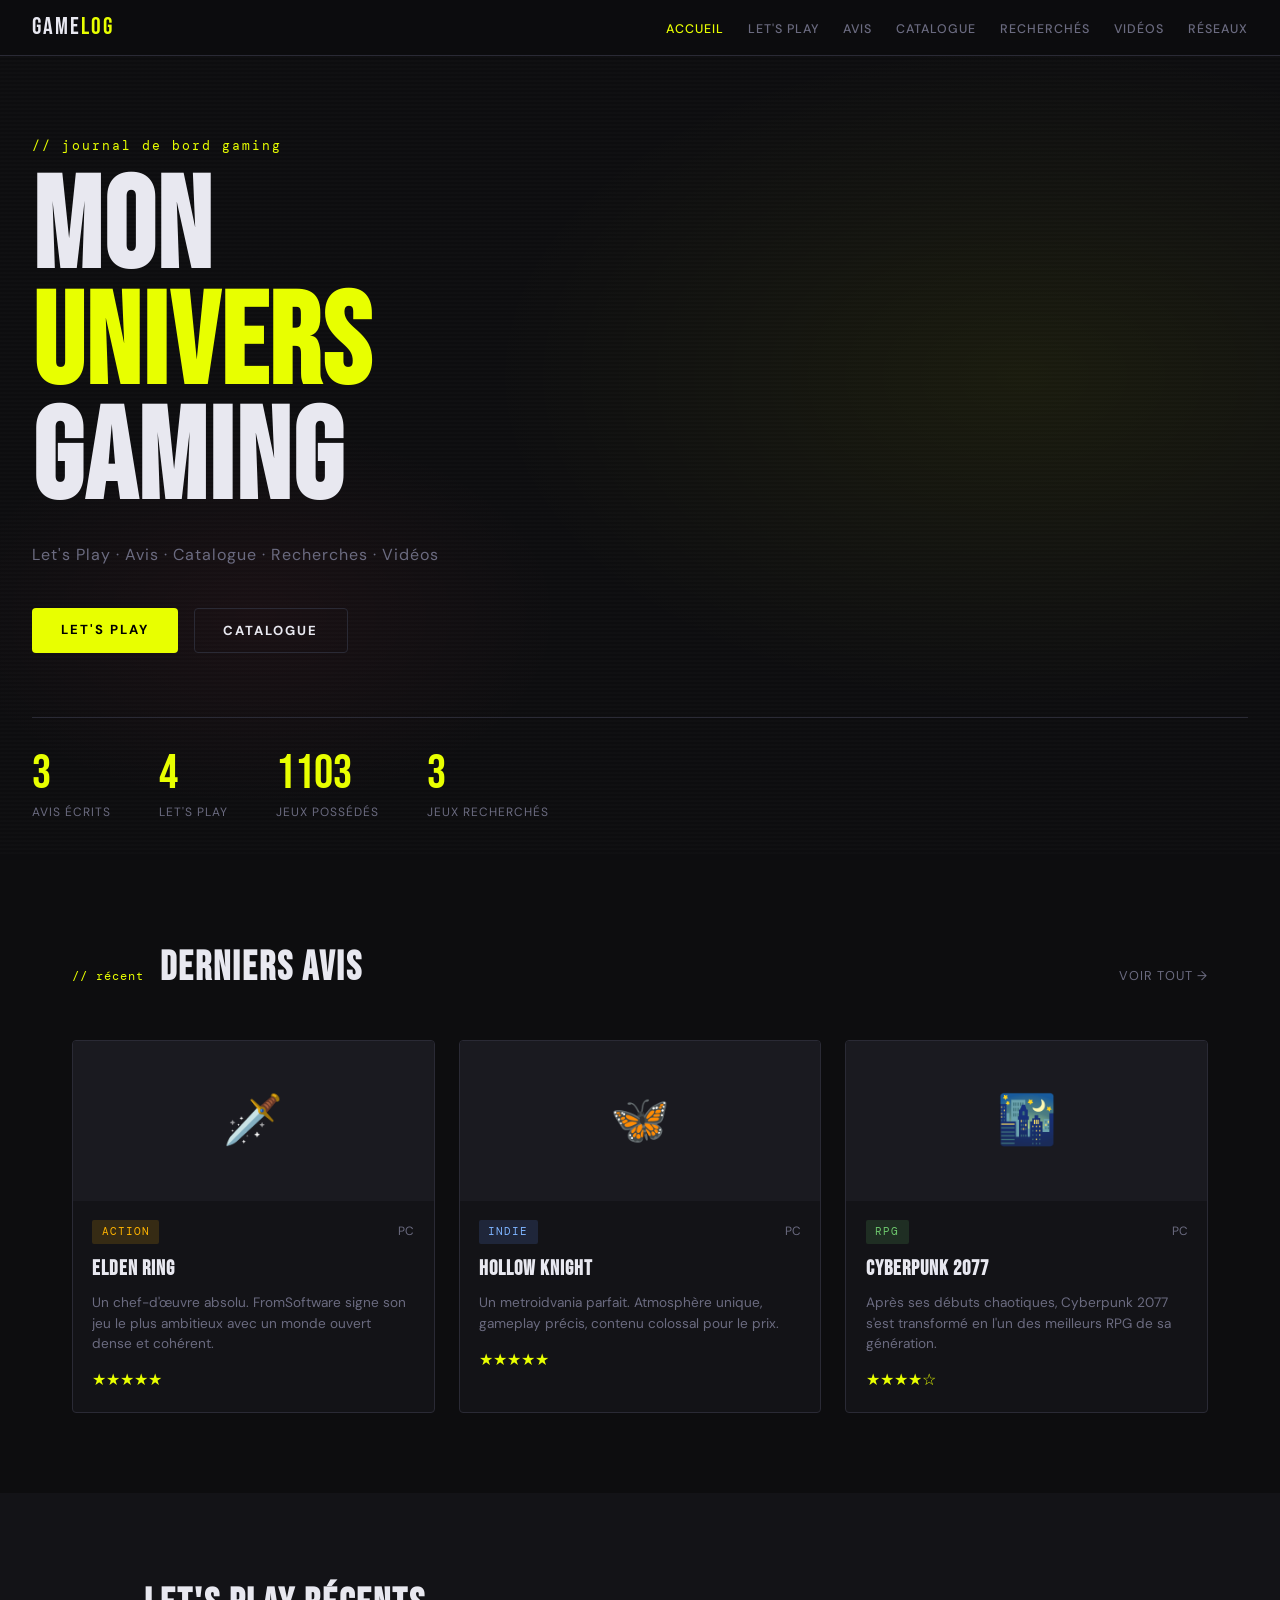
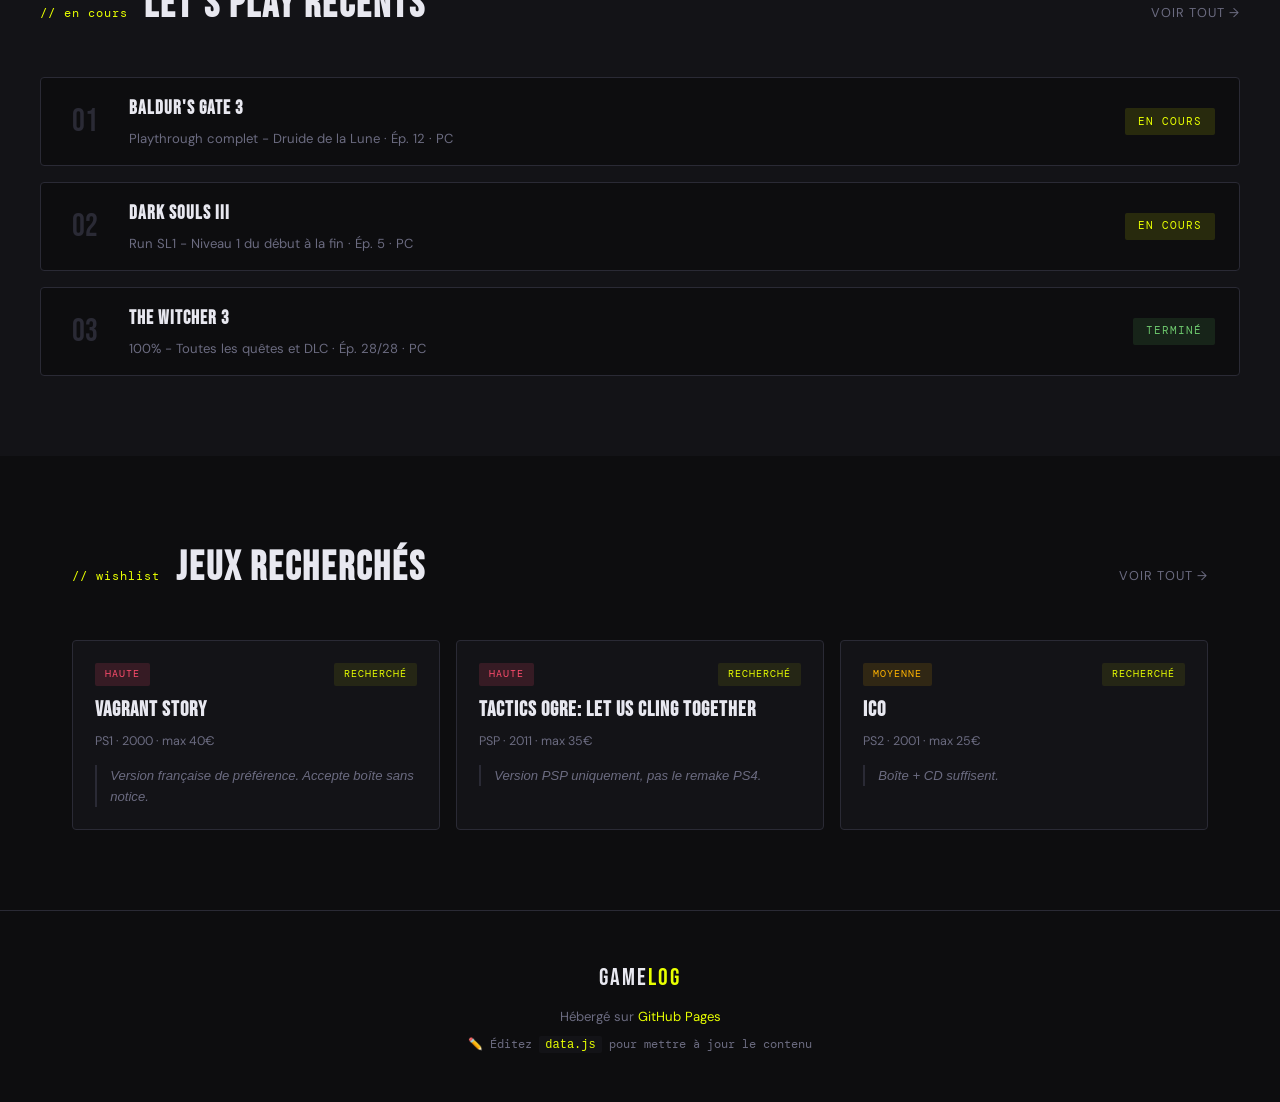
==== commit bc06e888: "Refresh site data assets" ====
--- a/index.html
+++ b/index.html
@@ -65,6 +65,6 @@
     <p>Hébergé sur <a href="https://pages.github.com/" target="_blank">GitHub Pages</a></p>
     <p class="footer-edit">✏️ Éditez <code>data.js</code> pour mettre à jour le contenu</p>
   </footer>
-  <script src="data.js"></script><script src="app.js"></script>
+  <script src="data.js?v=392f557"></script><script src="app.js?v=392f557"></script>
 </body>
 </html>
--- a/style.css
+++ b/style.css
@@ -139,6 +139,7 @@
 .status-badge.backlog { background: rgba(150,150,180,0.1); color: var(--text-muted); }
 .status-badge.abandonne { background: rgba(255,77,109,0.1); color: var(--accent2); }
 .status-badge.platine { background: rgba(180,130,255,0.15); color: #c87aff; }
+.status-badge.possede { background: rgba(100,150,255,0.12); color: #7eb4ff; }
 
 /* ── RECHERCHES ── */
 .recherches-grid { display: grid; grid-template-columns: repeat(auto-fill, minmax(280px, 1fr)); gap: 1rem; }
